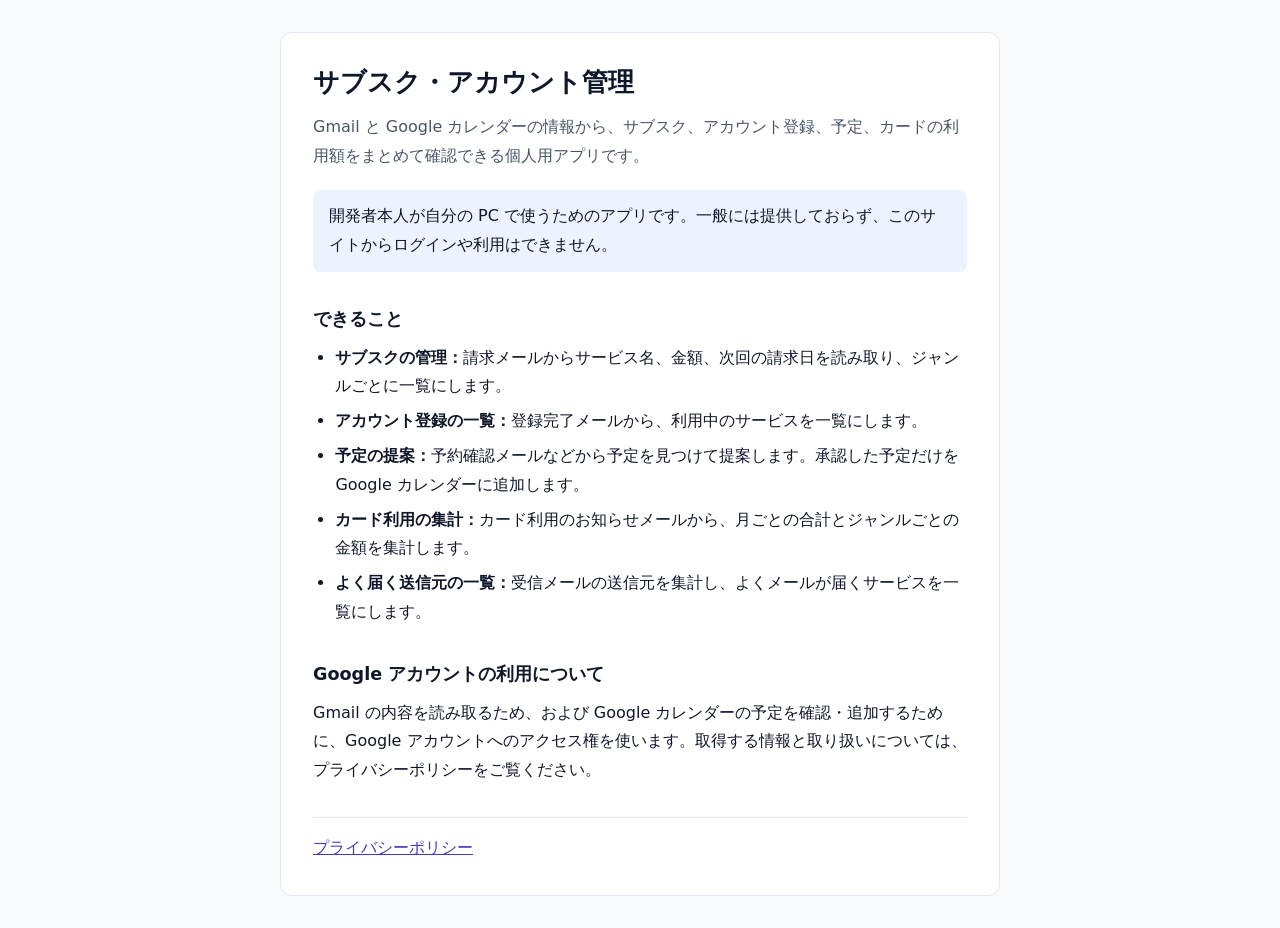
==== index.html @ 3877e5be "Add files via upload" ====
<!doctype html>
<html lang="ja">
<head>
  <meta charset="utf-8">
  <meta name="viewport" content="width=device-width, initial-scale=1">
  <title>サブスク・アカウント管理</title>
  <meta name="description" content="Gmail と Google カレンダーからサブスク・アカウント登録・予定をまとめて管理する個人用アプリです。">
  <link rel="stylesheet" href="style.css">
</head>
<body>
  <main>
    <h1>サブスク・アカウント管理</h1>
    <p class="lead">Gmail と Google カレンダーの情報から、サブスク、アカウント登録、予定、カードの利用額をまとめて確認できる個人用アプリです。</p>

    <div class="notice">開発者本人が自分の PC で使うためのアプリです。一般には提供しておらず、このサイトからログインや利用はできません。</div>

    <h2>できること</h2>
    <ul>
      <li><strong>サブスクの管理：</strong>請求メールからサービス名、金額、次回の請求日を読み取り、ジャンルごとに一覧にします。</li>
      <li><strong>アカウント登録の一覧：</strong>登録完了メールから、利用中のサービスを一覧にします。</li>
      <li><strong>予定の提案：</strong>予約確認メールなどから予定を見つけて提案します。承認した予定だけを Google カレンダーに追加します。</li>
      <li><strong>カード利用の集計：</strong>カード利用のお知らせメールから、月ごとの合計とジャンルごとの金額を集計します。</li>
      <li><strong>よく届く送信元の一覧：</strong>受信メールの送信元を集計し、よくメールが届くサービスを一覧にします。</li>
    </ul>

    <h2>Google アカウントの利用について</h2>
    <p>Gmail の内容を読み取るため、および Google カレンダーの予定を確認・追加するために、Google アカウントへのアクセス権を使います。取得する情報と取り扱いについては、プライバシーポリシーをご覧ください。</p>

    <footer><a href="privacy.html">プライバシーポリシー</a></footer>
  </main>
</body>
</html>
---- style.css ----
:root {
  color-scheme: light dark;
  --bg: #f8fafc;
  --surface: #ffffff;
  --text: #0f172a;
  --muted: #475569;
  --border: #e2e8f0;
  --link: #4338ca;
  --notice-bg: #eef2ff;
}

@media (prefers-color-scheme: dark) {
  :root {
    --bg: #0f172a;
    --surface: #1e293b;
    --text: #f1f5f9;
    --muted: #cbd5e1;
    --border: #334155;
    --link: #a5b4fc;
    --notice-bg: #312e81;
  }
}

* {
  box-sizing: border-box;
}

body {
  margin: 0;
  padding: 32px 16px;
  background: var(--bg);
  color: var(--text);
  font-family: system-ui, -apple-system, "Segoe UI", "Hiragino Sans", "Yu Gothic UI", sans-serif;
  line-height: 1.8;
  overflow-wrap: anywhere;
}

main {
  max-width: 720px;
  margin: 0 auto;
  padding: 32px;
  background: var(--surface);
  border: 1px solid var(--border);
  border-radius: 12px;
}

h1 {
  margin: 0 0 12px;
  font-size: 1.6rem;
  line-height: 1.4;
}

h2 {
  margin: 32px 0 8px;
  font-size: 1.1rem;
}

p {
  margin: 8px 0;
}

ul {
  margin: 8px 0;
  padding-left: 1.4em;
}

li {
  margin: 6px 0;
}

a {
  color: var(--link);
}

.lead {
  color: var(--muted);
}

.note {
  color: var(--muted);
  font-size: 0.875rem;
}

.back {
  margin: 0 0 12px;
  font-size: 0.875rem;
}

.notice {
  margin: 20px 0;
  padding: 12px 16px;
  background: var(--notice-bg);
  border-radius: 8px;
}

footer {
  margin-top: 32px;
  padding-top: 16px;
  border-top: 1px solid var(--border);
}

@media (max-width: 480px) {
  body {
    padding: 16px;
  }

  main {
    padding: 20px;
  }
}
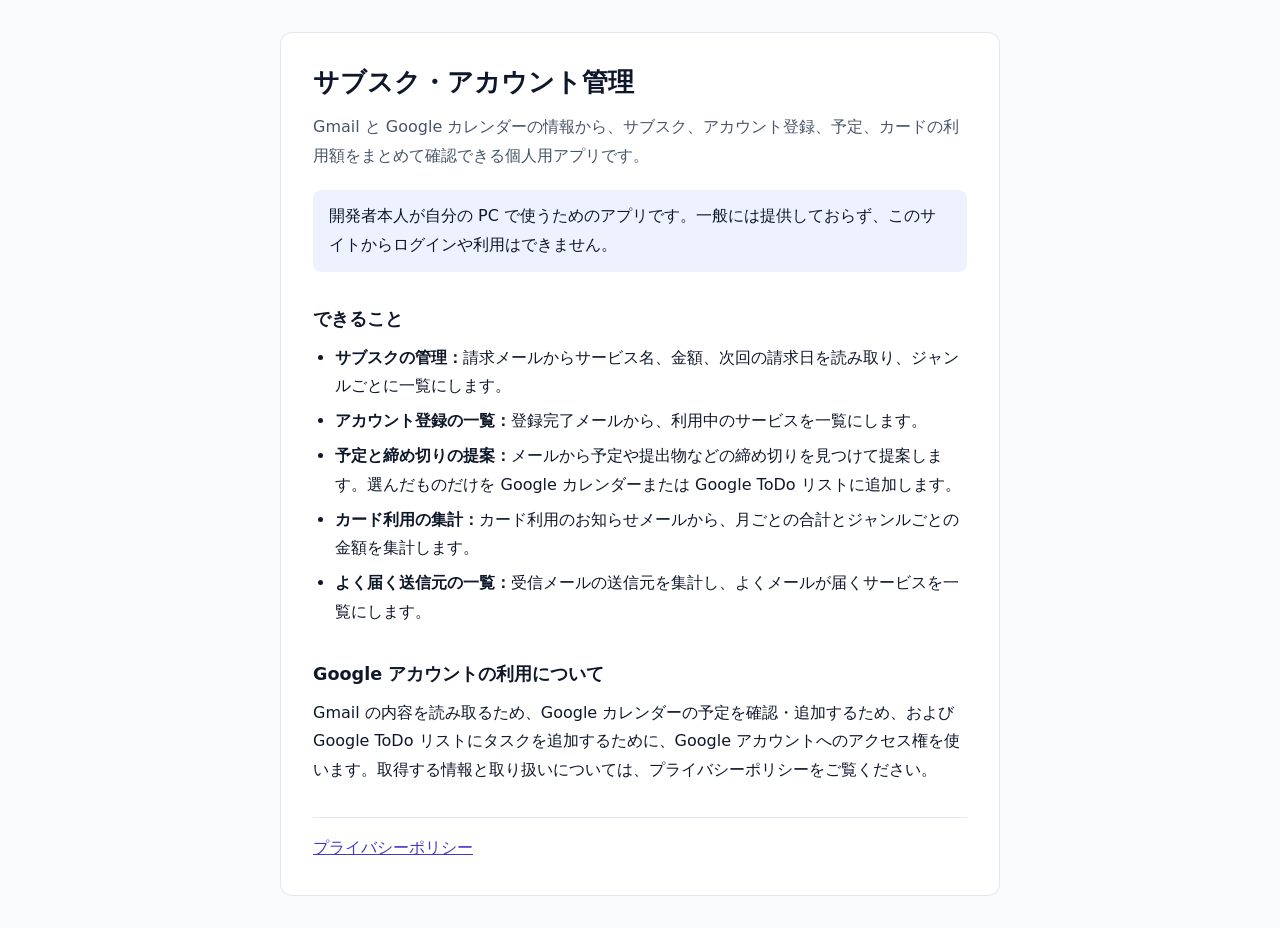
==== commit 55505501: "Add files via upload" ====
--- a/index.html
+++ b/index.html
@@ -18,13 +18,13 @@
     <ul>
       <li><strong>サブスクの管理：</strong>請求メールからサービス名、金額、次回の請求日を読み取り、ジャンルごとに一覧にします。</li>
       <li><strong>アカウント登録の一覧：</strong>登録完了メールから、利用中のサービスを一覧にします。</li>
-      <li><strong>予定の提案：</strong>予約確認メールなどから予定を見つけて提案します。承認した予定だけを Google カレンダーに追加します。</li>
+      <li><strong>予定と締め切りの提案：</strong>メールから予定や提出物などの締め切りを見つけて提案します。選んだものだけを Google カレンダーまたは Google ToDo リストに追加します。</li>
       <li><strong>カード利用の集計：</strong>カード利用のお知らせメールから、月ごとの合計とジャンルごとの金額を集計します。</li>
       <li><strong>よく届く送信元の一覧：</strong>受信メールの送信元を集計し、よくメールが届くサービスを一覧にします。</li>
     </ul>
 
     <h2>Google アカウントの利用について</h2>
-    <p>Gmail の内容を読み取るため、および Google カレンダーの予定を確認・追加するために、Google アカウントへのアクセス権を使います。取得する情報と取り扱いについては、プライバシーポリシーをご覧ください。</p>
+    <p>Gmail の内容を読み取るため、Google カレンダーの予定を確認・追加するため、および Google ToDo リストにタスクを追加するために、Google アカウントへのアクセス権を使います。取得する情報と取り扱いについては、プライバシーポリシーをご覧ください。</p>
 
     <footer><a href="privacy.html">プライバシーポリシー</a></footer>
   </main>
